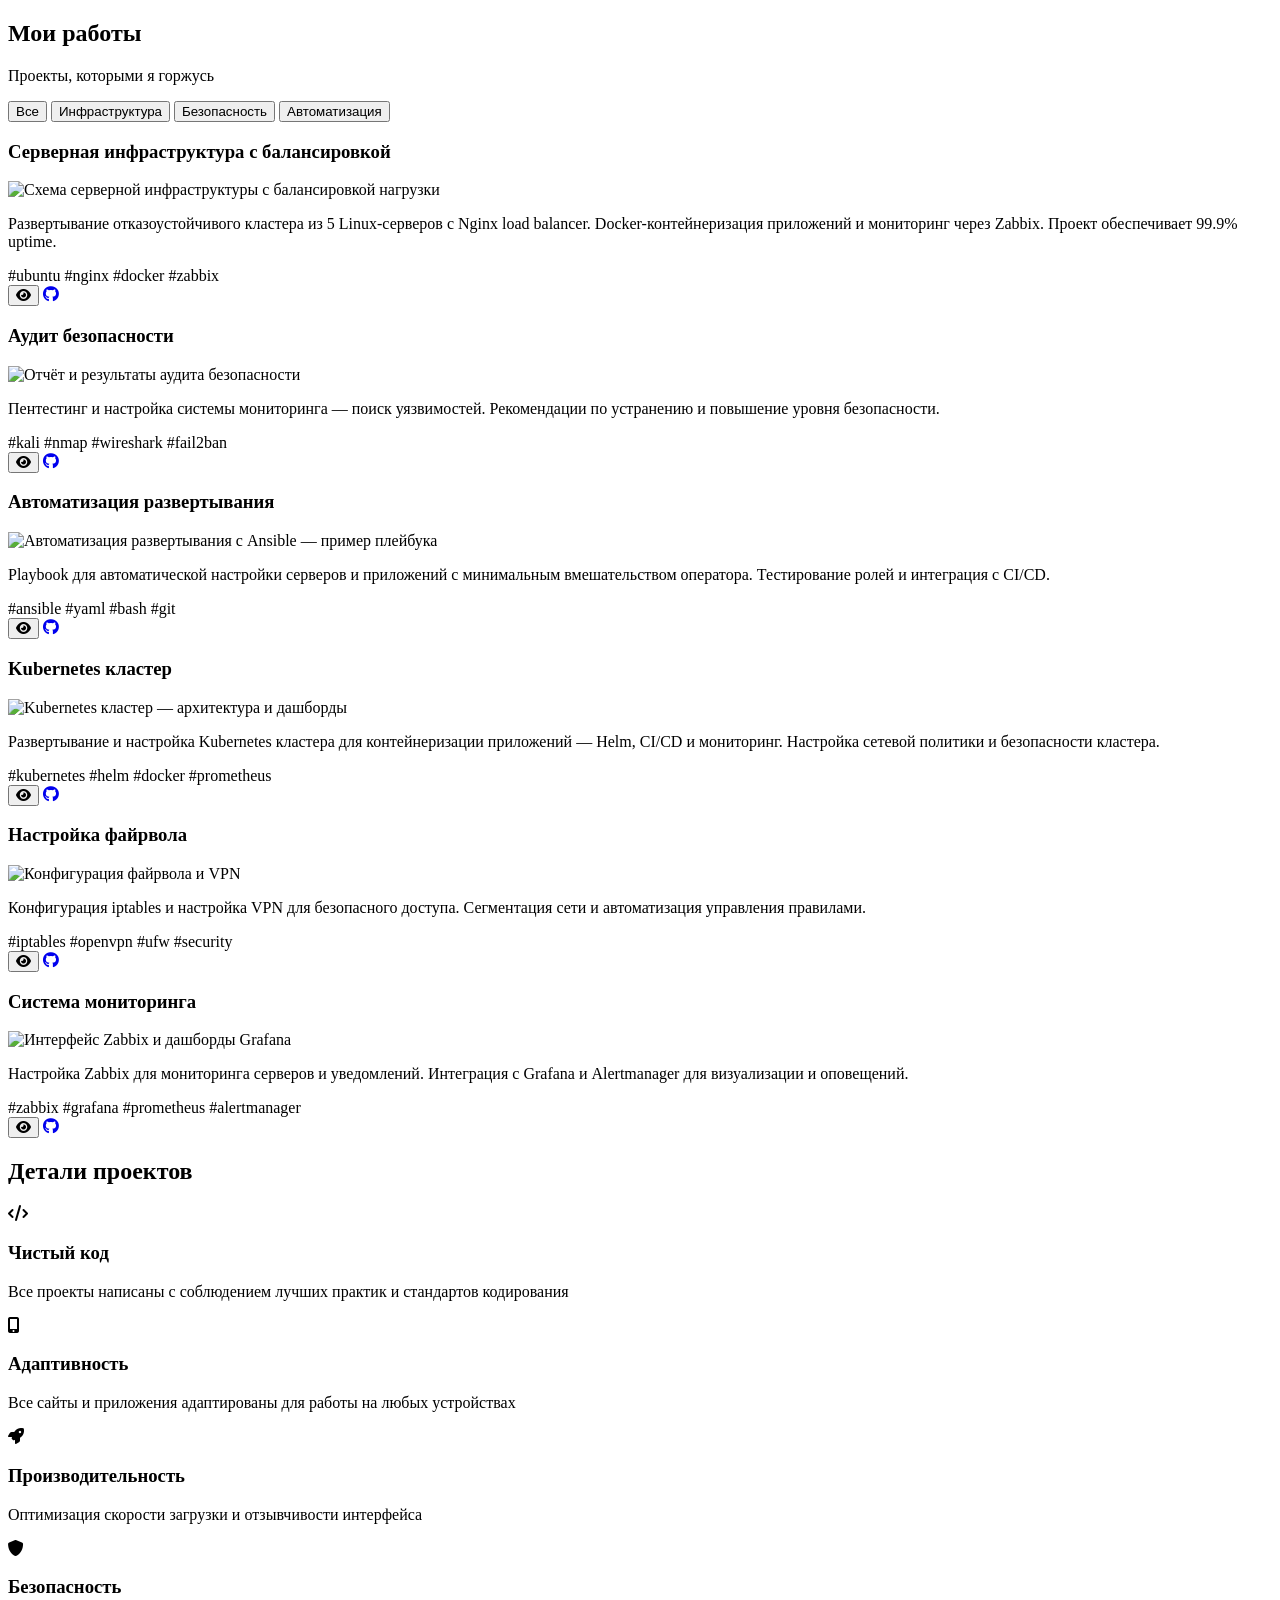
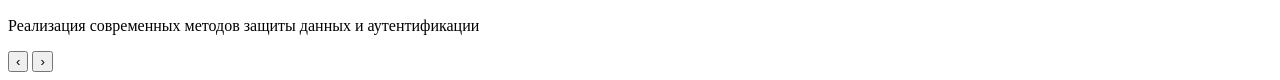
==== portfolio.html @ 70a46c44 "Add urls to projects on portfolio page" ====
<!doctype html>
<html lang="ru">
<head>
  <meta charset="utf-8" />
  <meta name="viewport" content="width=device-width,initial-scale=1" />
  <meta name="description" content="Портфолио: проекты по инфраструктуре, безопасности и автоматизации — примеры работ, детали и ссылки на репозитории." />
  <title>Портфолио — Мои работы</title>

  <!-- Performance: preconnect for Google Fonts -->
  <link rel="preconnect" href="https://fonts.gstatic.com" crossorigin>
  <link href="https://fonts.googleapis.com/css2?family=Inter:wght@300;400;500;600;700&display=swap" rel="stylesheet">

  <!-- Иконки -->
  <link rel="stylesheet" href="https://cdnjs.cloudflare.com/ajax/libs/font-awesome/6.0.0/css/all.min.css">

  <!-- Стили (оставлены внешними файлами) -->
  <link rel="stylesheet" href="css/base.css">
  <link rel="stylesheet" href="css/portfolio.css">
  <link rel="stylesheet" href="css/animations.css">
  <link rel="stylesheet" href="css/header.css">
  <link rel="stylesheet" href="css/footer.css">
</head>
<body>
  <a class="skip-link" href="#main-content" style="position:absolute;left:-999px;top:auto;overflow:hidden;">Перейти к содержимому</a>

  <!-- Header (подключается через js/header.js) -->
  <div id="header" aria-hidden="false"></div>

  <main id="main-content" tabindex="-1">
    <!-- Заголовок страницы -->
    <section class="page-header" aria-labelledby="page-title">
      <div class="container">
        <h1 id="page-title" class="page-title">Мои работы</h1>
        <p class="page-subtitle">Проекты, которыми я горжусь</p>
      </div>
    </section>

    <!-- Фильтры -->
    <section class="portfolio-filters" aria-label="Фильтры портфолио">
      <div class="container">
        <div class="filter-buttons" role="tablist" aria-label="Фильтры проектов">
          <button class="filter-btn active" data-filter="all" role="tab" aria-selected="true" tabindex="0">Все</button>
          <button class="filter-btn" data-filter="infrastructure" role="tab" aria-selected="false" tabindex="-1">Инфраструктура</button>
          <button class="filter-btn" data-filter="security" role="tab" aria-selected="false" tabindex="-1">Безопасность</button>
          <button class="filter-btn" data-filter="automation" role="tab" aria-selected="false" tabindex="-1">Автоматизация</button>
        </div>
      </div>
    </section>

    <!-- Портфолио -->
    <section class="portfolio" aria-label="Портфолио">
      <div class="container">
        <div class="portfolio-grid" aria-live="polite">

          <!-- Проект 1 -->
          <article class="portfolio-item" data-category="infrastructure" aria-labelledby="p1-title">
            <div class="portfolio-title-block">
              <h3 id="p1-title">Серверная инфраструктура с балансировкой</h3>
            </div>

            <div class="portfolio-image" aria-label="Схема серверной инфраструктуры">
              <img src="images/portfolio/Cluster-docker-nginx.jpg"
                   alt="Схема серверной инфраструктуры с балансировкой нагрузки"
                   loading="lazy" decoding="async">
            </div>

            <div class="portfolio-desc-block">
              <p>Развертывание отказоустойчивого кластера из 5 Linux-серверов с Nginx load balancer. Docker-контейнеризация приложений и мониторинг через Zabbix. Проект обеспечивает 99.9% uptime.</p>
            </div>

            <div class="portfolio-bottom-row">
              <div class="portfolio-tech" aria-hidden="false">
                <span class="tech-tag">#ubuntu</span>
                <span class="tech-tag">#nginx</span>
                <span class="tech-tag">#docker</span>
                <span class="tech-tag">#zabbix</span>
              </div>

              <div class="portfolio-links" aria-hidden="false">
                <button class="portfolio-link" title="Посмотреть" aria-label="Посмотреть проект" type="button">
                  <i class="fas fa-eye" aria-hidden="true"></i>
                </button>
                <a href="https://github.com/username/project1" class="portfolio-link github" title="Код на GitHub" aria-label="Код проекта на GitHub" target="_blank" rel="noopener noreferrer">
                  <i class="fab fa-github" aria-hidden="true"></i>
                </a>
              </div>
            </div>
          </article>

          <!-- Проект 2 -->
          <article class="portfolio-item" data-category="security" aria-labelledby="p2-title">
            <div class="portfolio-title-block">
              <h3 id="p2-title">Аудит безопасности</h3>
            </div>

            <div class="portfolio-image" aria-label="Аудит безопасности">
              <img src="images/portfolio/pentest.jpg"
                   alt="Отчёт и результаты аудита безопасности"
                   loading="lazy" decoding="async">
            </div>

            <div class="portfolio-desc-block">
              <p>Пентестинг и настройка системы мониторинга — поиск уязвимостей. Рекомендации по устранению и повышение уровня безопасности.</p>
            </div>

            <div class="portfolio-bottom-row">
              <div class="portfolio-tech">
                <span class="tech-tag">#kali</span>
                <span class="tech-tag">#nmap</span>
                <span class="tech-tag">#wireshark</span>
                <span class="tech-tag">#fail2ban</span>
              </div>

              <div class="portfolio-links">
                <button class="portfolio-link" title="Посмотреть" aria-label="Посмотреть проект" type="button">
                  <i class="fas fa-eye" aria-hidden="true"></i>
                </button>
                <a href="https://github.com/username/project2" class="portfolio-link github" title="Код на GitHub" aria-label="Код проекта на GitHub" target="_blank" rel="noopener noreferrer">
                  <i class="fab fa-github" aria-hidden="true"></i>
                </a>
              </div>
            </div>
          </article>

          <!-- Проект 3 -->
          <article class="portfolio-item" data-category="automation" aria-labelledby="p3-title">
            <div class="portfolio-title-block">
              <h3 id="p3-title">Автоматизация развертывания</h3>
            </div>

            <div class="portfolio-image" aria-label="Автоматизация с Ansible">
              <img src="images/portfolio/ansible.jpg"
                   alt="Автоматизация развертывания с Ansible — пример плейбука"
                   loading="lazy" decoding="async">
            </div>

            <div class="portfolio-desc-block">
              <p>Playbook для автоматической настройки серверов и приложений с минимальным вмешательством оператора. Тестирование ролей и интеграция с CI/CD.</p>
            </div>

            <div class="portfolio-bottom-row">
              <div class="portfolio-tech">
                <span class="tech-tag">#ansible</span>
                <span class="tech-tag">#yaml</span>
                <span class="tech-tag">#bash</span>
                <span class="tech-tag">#git</span>
              </div>

              <div class="portfolio-links">
                <button class="portfolio-link" title="Посмотреть" aria-label="Посмотреть проект" type="button">
                  <i class="fas fa-eye" aria-hidden="true"></i>
                </button>
                <a href="https://github.com/username/project3" class="portfolio-link github" title="Код на GitHub" aria-label="Код проекта на GitHub" target="_blank" rel="noopener noreferrer">
                  <i class="fab fa-github" aria-hidden="true"></i>
                </a>
              </div>
            </div>
          </article>

          <!-- Проект 4 -->
          <article class="portfolio-item" data-category="infrastructure" aria-labelledby="p4-title">
            <div class="portfolio-title-block">
              <h3 id="p4-title">Kubernetes кластер</h3>
            </div>

            <div class="portfolio-image" aria-label="Kubernetes кластер">
              <img src="images/portfolio/Kubernets.jpg"
                   alt="Kubernetes кластер — архитектура и дашборды"
                   loading="lazy" decoding="async">
            </div>

            <div class="portfolio-desc-block">
              <p>Развертывание и настройка Kubernetes кластера для контейнеризации приложений — Helm, CI/CD и мониторинг. Настройка сетевой политики и безопасности кластера.</p>
            </div>

            <div class="portfolio-bottom-row">
              <div class="portfolio-tech">
                <span class="tech-tag">#kubernetes</span>
                <span class="tech-tag">#helm</span>
                <span class="tech-tag">#docker</span>
                <span class="tech-tag">#prometheus</span>
              </div>

              <div class="portfolio-links">
                <button class="portfolio-link" title="Посмотреть" aria-label="Посмотреть проект" type="button">
                  <i class="fas fa-eye" aria-hidden="true"></i>
                </button>
                <a href="https://github.com/username/project4" class="portfolio-link github" title="Код на GitHub" aria-label="Код проекта на GitHub" target="_blank" rel="noopener noreferrer">
                  <i class="fab fa-github" aria-hidden="true"></i>
                </a>
              </div>
            </div>
          </article>

          <!-- Проект 5 -->
          <article class="portfolio-item" data-category="security" aria-labelledby="p5-title">
            <div class="portfolio-title-block">
              <h3 id="p5-title">Настройка файрвола</h3>
            </div>

            <div class="portfolio-image" aria-label="Настройка файрвола">
              <img src="images/portfolio/openvpn.jpg"
                   alt="Конфигурация файрвола и VPN"
                   loading="lazy" decoding="async">
            </div>

            <div class="portfolio-desc-block">
              <p>Конфигурация iptables и настройка VPN для безопасного доступа. Сегментация сети и автоматизация управления правилами.</p>
            </div>

            <div class="portfolio-bottom-row">
              <div class="portfolio-tech">
                <span class="tech-tag">#iptables</span>
                <span class="tech-tag">#openvpn</span>
                <span class="tech-tag">#ufw</span>
                <span class="tech-tag">#security</span>
              </div>

              <div class="portfolio-links">
                <button class="portfolio-link" title="Посмотреть" aria-label="Посмотреть проект" type="button">
                  <i class="fas fa-eye" aria-hidden="true"></i>
                </button>
                <a href="https://github.com/username/project5" class="portfolio-link github" title="Код на GitHub" aria-label="Код проекта на GitHub" target="_blank" rel="noopener noreferrer">
                  <i class="fab fa-github" aria-hidden="true"></i>
                </a>
              </div>
            </div>
          </article>

          <!-- Проект 6 -->
          <article class="portfolio-item" data-category="automation" aria-labelledby="p6-title">
            <div class="portfolio-title-block">
              <h3 id="p6-title">Система мониторинга</h3>
            </div>

            <div class="portfolio-image" aria-label="Система мониторинга">
              <img src="images/portfolio/zabbix.jpg"
                   alt="Интерфейс Zabbix и дашборды Grafana"
                   loading="lazy" decoding="async">
            </div>

            <div class="portfolio-desc-block">
              <p>Настройка Zabbix для мониторинга серверов и уведомлений. Интеграция с Grafana и Alertmanager для визуализации и оповещений.</p>
            </div>

            <div class="portfolio-bottom-row">
              <div class="portfolio-tech">
                <span class="tech-tag">#zabbix</span>
                <span class="tech-tag">#grafana</span>
                <span class="tech-tag">#prometheus</span>
                <span class="tech-tag">#alertmanager</span>
              </div>

              <div class="portfolio-links">
                <button class="portfolio-link" title="Посмотреть" aria-label="Посмотреть проект" type="button">
                  <i class="fas fa-eye" aria-hidden="true"></i>
                </button>
                <a href="https://github.com/echo-oops/Scripts-zabbix" class="portfolio-link github" title="Код на GitHub" aria-label="Код проекта на GitHub" target="_blank" rel="noopener noreferrer">
                  <i class="fab fa-github" aria-hidden="true"></i>
                </a>
              </div>
            </div>
          </article>

        </div> <!-- .portfolio-grid -->
      </div> <!-- .container -->
    </section>

    <!-- Детали проектов — слайдер -->
    <section class="project-details" aria-label="Детали проектов">
      <div class="container">
        <h2 class="section-title">Детали проектов</h2>

        <div class="details-slider" id="detailsSlider" aria-roledescription="carousel" aria-label="Детали проектов">
          <div class="slider-viewport" role="region" aria-label="Детали проектов — слайдер">
            <div class="slider-track" id="detailsTrack">
              <div class="slide">
                <div class="detail-card" role="group" aria-roledescription="slide" aria-label="Чистый код">
                  <div class="detail-icon"><i class="fas fa-code" aria-hidden="true"></i></div>
                  <h3>Чистый код</h3>
                  <p>Все проекты написаны с соблюдением лучших практик и стандартов кодирования</p>
                </div>
              </div>

              <div class="slide">
                <div class="detail-card" role="group" aria-roledescription="slide" aria-label="Адаптивность">
                  <div class="detail-icon"><i class="fas fa-mobile-alt" aria-hidden="true"></i></div>
                  <h3>Адаптивность</h3>
                  <p>Все сайты и приложения адаптированы для работы на любых устройствах</p>
                </div>
              </div>

              <div class="slide">
                <div class="detail-card" role="group" aria-roledescription="slide" aria-label="Производительность">
                  <div class="detail-icon"><i class="fas fa-rocket" aria-hidden="true"></i></div>
                  <h3>Производительность</h3>
                  <p>Оптимизация скорости загрузки и отзывчивости интерфейса</p>
                </div>
              </div>

              <div class="slide">
                <div class="detail-card" role="group" aria-roledescription="slide" aria-label="Безопасность">
                  <div class="detail-icon"><i class="fas fa-shield-alt" aria-hidden="true"></i></div>
                  <h3>Безопасность</h3>
                  <p>Реализация современных методов защиты данных и аутентификации</p>
                </div>
              </div>
            </div> <!-- .slider-track -->
          </div> <!-- .slider-viewport -->

          <!-- controls -->
          <button class="slider-btn prev" type="button" aria-label="Предыдущий слайд" aria-controls="detailsTrack">&lsaquo;</button>
          <button class="slider-btn next" type="button" aria-label="Следующий слайд" aria-controls="detailsTrack">&rsaquo;</button>

          <!-- dots -->
          <div class="slider-dots" role="tablist" aria-label="Навигация по слайдеру"></div>
        </div> <!-- .details-slider -->
      </div>
    </section>

   
  <!-- Footer (подключается через js/footer.js) -->
  <div id="footer" aria-hidden="false"></div>

  <!-- Скрипты: header/footer, логика портфолио и слайдер -->
  <script src="js/header.js" defer></script>
  <script src="js/footer.js" defer></script>
  <script src="js/portfolio.js" defer></script>
  <script src="js/details-slider.js" defer></script>
</body>
</html>
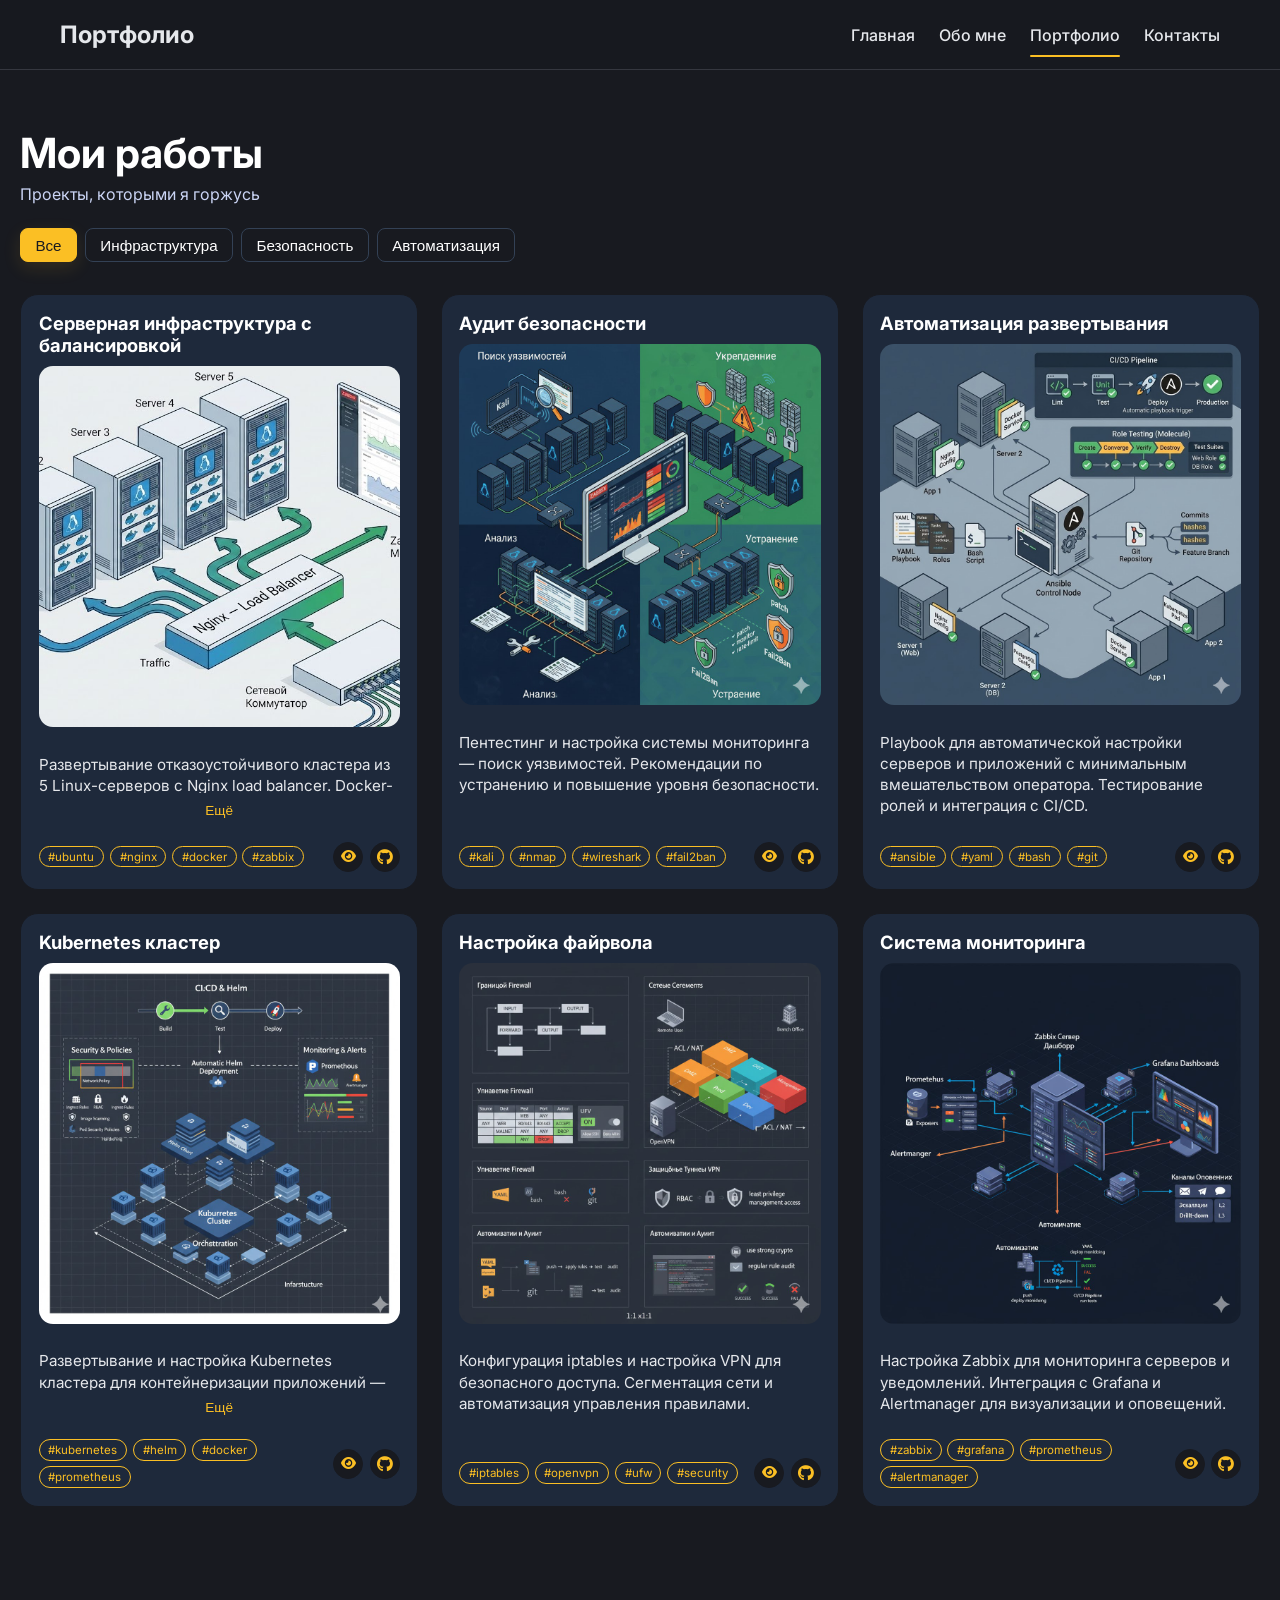
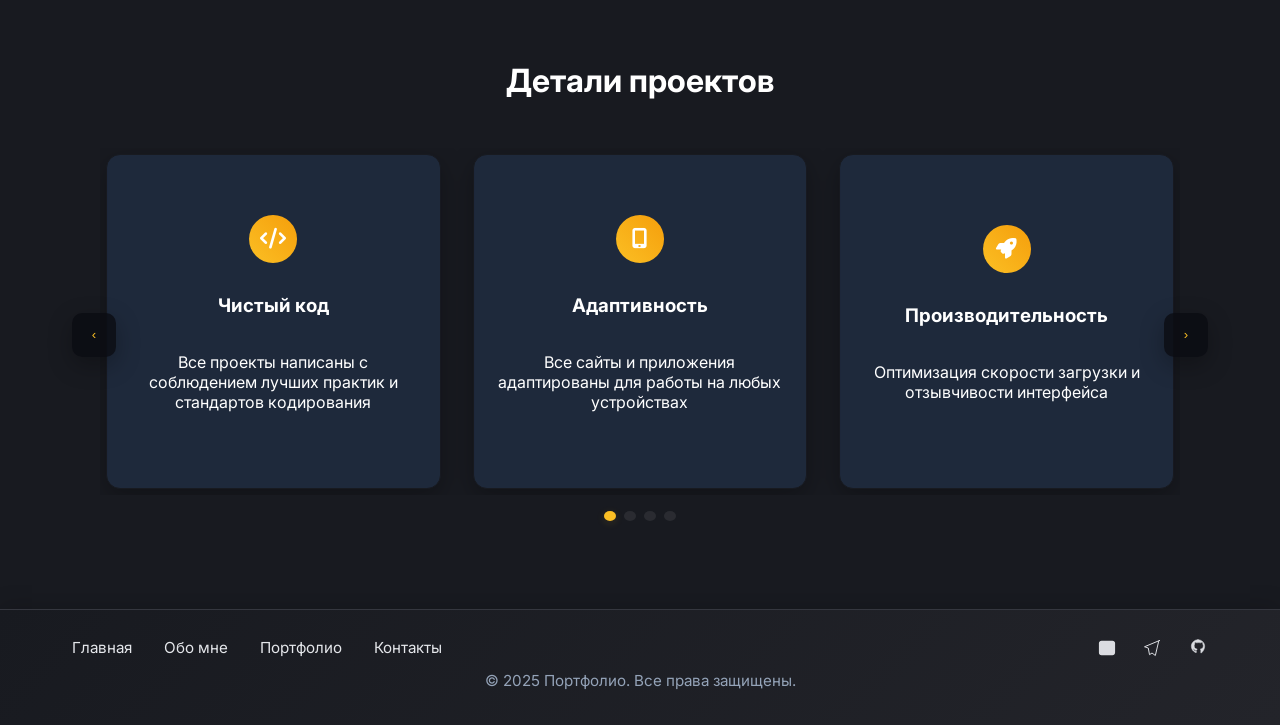
==== commit 6a359770: "add project kluster" ====
--- a/portfolio.html
+++ b/portfolio.html
@@ -185,7 +185,7 @@
                 <button class="portfolio-link" title="Посмотреть" aria-label="Посмотреть проект" type="button">
                   <i class="fas fa-eye" aria-hidden="true"></i>
                 </button>
-                <a href="https://github.com/username/project4" class="portfolio-link github" title="Код на GitHub" aria-label="Код проекта на GitHub" target="_blank" rel="noopener noreferrer">
+                <a href="https://github.com/echo-oops/k8s-cluster" class="portfolio-link github" title="Код на GitHub" aria-label="Код проекта на GitHub" target="_blank" rel="noopener noreferrer">
                   <i class="fab fa-github" aria-hidden="true"></i>
                 </a>
               </div>
@@ -220,7 +220,7 @@
                 <button class="portfolio-link" title="Посмотреть" aria-label="Посмотреть проект" type="button">
                   <i class="fas fa-eye" aria-hidden="true"></i>
                 </button>
-                <a href="https://github.com/username/project5" class="portfolio-link github" title="Код на GitHub" aria-label="Код проекта на GitHub" target="_blank" rel="noopener noreferrer">
+                <a href="https://github.com/echo-oops/Base-settings-on-firewall" class="portfolio-link github" title="Код на GitHub" aria-label="Код проекта на GitHub" target="_blank" rel="noopener noreferrer">
                   <i class="fab fa-github" aria-hidden="true"></i>
                 </a>
               </div>
--- a/css/base.css
+++ b/css/base.css
@@ -0,0 +1,31 @@
+:root{
+  --bg-dark: #181a20;
+  --accent: #fbbf24;
+  --muted: #94a3b8;
+  --text: #e5e7eb;
+  --border: #35373f;
+  --nav-height: 70px;
+  --max-width: 1200px;
+  --container-padding: 20px;
+  --radius: 12px;
+}
+
+/* Reset / base */
+* { box-sizing: border-box; }
+html,body { margin: 0; padding: 0; height: 100%; font-family: "Inter", system-ui, -apple-system, "Segoe UI", Roboto, "Helvetica Neue", Arial; color: var(--text); background: #0f1720; -webkit-font-smoothing: antialiased; -moz-osx-font-smoothing: grayscale; }
+img { max-width: 100%; height: auto; display: block; }
+a { color: inherit; text-decoration: none; }
+ul { margin: 0; padding: 0; list-style: none; }
+
+/* контейнер */
+.container { max-width: var(--max-width); margin: 0 auto; padding: 0 var(--container-padding); }
+
+/* плейсхолдеры для инъекции header/footer */
+#header, #footer { width: 100%; display: block; }
+
+/* компенсируем фиксированный navbar: главное правило */
+main { padding-top: calc(var(--nav-height) + 10px); }
+
+/* вспомогательные классы */
+.hidden { display: none !important; }
+.sr-only { position: absolute; width: 1px; height: 1px; padding: 0; margin: -1px; overflow: hidden; clip: rect(0,0,0,0); border: 0; }
--- a/css/portfolio.css
+++ b/css/portfolio.css
@@ -0,0 +1,411 @@
+:root {
+  --bg-1:#181a20
+  --accent: #fbbf24;
+  --accent-dark: #f59e0b;
+  --card-bg: #1e293b;
+  --card-border: #181a20;
+  --card-shadow: 0 8px 24px rgba(0,0,0,0.28);
+}
+
+/* ===============================
+   ОСНОВА СТРАНИЦЫ
+================================ */
+body {
+  color: #ffffff;
+  background-color: #181a20;
+  font-family: 'Inter', Arial, sans-serif;
+  -webkit-font-smoothing: antialiased;
+  -moz-osx-font-smoothing: grayscale;
+}
+
+.container {
+  max-width: 1280px;
+  margin: 0 auto;
+  padding: 0 20px;
+  box-sizing: border-box;
+}
+
+/* ===============================
+   ЗАГОЛОВОК
+================================ */
+.page-header {
+  padding: 3rem 0 1.5rem;
+}
+
+.page-title {
+  font-size: 2.6rem;
+  font-weight: 700;
+  margin: 0;
+}
+
+.page-subtitle {
+  color: #cbd5f5;
+  margin-top: .4rem;
+  margin-bottom: 0;
+}
+
+/* ===============================
+   ФИЛЬТРЫ
+================================ */
+.filter-buttons {
+  display: flex;
+  gap: .5rem;
+  flex-wrap: wrap;
+  align-items: center;
+}
+
+.filter-btn {
+  background: #181a20;
+  color: #fff;
+  border: 1px solid #334155;
+  padding: .45rem .9rem;
+  border-radius: 8px;
+  cursor: pointer;
+  font-size: .95rem;
+  transition: background .18s ease, color .12s ease, box-shadow .12s ease;
+}
+
+.filter-btn:hover {
+  background: color-mix(in srgb, var(--accent) 90%, #1e293b);
+}
+
+.filter-btn.active,
+.filter-btn:focus {
+  background: var(--accent);
+  color: #181a20 ;
+  border-color: var(--accent);
+  outline: none;
+  box-shadow: 0 6px 18px rgba(251,191,36,0.12);
+}
+
+/* ===============================
+   ПОРТФОЛИО СЕТКА
+================================ */
+.portfolio {
+  padding: 2rem 0 4rem;
+  background: #181a20;
+}
+
+.portfolio-grid {
+  display: grid;
+  grid-template-columns: repeat(auto-fill, minmax(340px, 1fr));
+  gap: 1.4rem;
+}
+
+/* ===============================
+   КАРТОЧКА ПРОЕКТА
+================================ */
+.portfolio-item {
+  background: var(--card-bg);
+  border-radius: 18px;
+  padding: 1.1rem;
+  display: flex;
+  flex-direction: column;
+  border: 1px solid var(--card-border);
+  transition: transform .2s ease, box-shadow .2s ease;
+  min-height: 220px;
+}
+
+.portfolio-item:hover,
+.portfolio-item:focus-within {
+  transform: translateY(-6px);
+  box-shadow: 0 10px 40px rgba(0,0,0,.35);
+}
+
+/* Заголовок */
+.portfolio-title-block h3 {
+  font-size: 1.15rem;
+  margin: 0 0 .6rem 0;
+  line-height: 1.2;
+}
+
+/* ===============================
+   ИЗОБРАЖЕНИЕ
+================================ */
+.portfolio-image {
+  width: 100%;
+  aspect-ratio: 1 / 1;
+  border-radius: 14px;
+  overflow: hidden;
+  margin-bottom: .7rem;
+  background: #020617 ;
+}
+
+.portfolio-image img {
+  width: 100%;
+  height: 100%;
+  object-fit: cover;
+  display: block;
+}
+
+/* ===============================
+   ОПИСАНИЕ
+================================ */
+.portfolio-desc-block {
+  font-size: .95rem;
+  color: #e5e7eb;
+  line-height: 1.4;
+  margin-bottom: .6rem;
+}
+
+.portfolio-desc-block.collapsed {
+  overflow: hidden;
+  max-height: 3.6em;
+}
+
+.read-more-btn {
+  background: none;
+  border: none;
+  color: var(--accent);
+  font-size: .85rem;
+  cursor: pointer;
+  padding: 0;
+  margin-bottom: .4rem;
+}
+
+/* ===============================
+   НИЖНЯЯ СТРОКА
+================================ */
+.portfolio-bottom-row {
+  display: flex;
+  align-items: center;
+  gap: .6rem;
+  margin-top: auto;
+}
+
+/* ===============================
+   ХЭШТЕГИ
+================================ */
+.portfolio-tech {
+  display: flex;
+  gap: .35rem;
+  flex-wrap: wrap;
+  align-items: center;
+}
+
+.tech-tag {
+  font-size: .72rem;
+  padding: .18rem .55rem;
+  border-radius: 999px;
+  background: transparent;
+  border: 1px solid var(--accent);
+  color: var(--accent);
+  white-space: nowrap;
+}
+
+/* ===============================
+   ССЫЛКИ
+================================ */
+.portfolio-links {
+  margin-left: auto;
+  display: flex;
+  gap: .4rem;
+  align-items: center;
+}
+
+.portfolio-link {
+  width: 30px;
+  height: 30px;
+  border-radius: 50%;
+  background: #181a20;
+  border: 1px solid var(--card-border);
+  color: var(--accent);
+  display: inline-flex;
+  align-items: center;
+  justify-content: center;
+  transition: background .18s ease, color .18s ease, transform .12s ease;
+  text-decoration: none;
+  cursor: pointer;
+}
+
+.portfolio-link:hover,
+.portfolio-link:focus {
+  background: var(--accent);
+  color: #020617;
+  transform: translateY(-2px);
+  outline: none;
+}
+
+/* ===============================
+   ДЕТАЛИ ПРОЕКТОВ (СЛАЙДЕР)
+================================ */
+.project-details {
+  padding: 4rem 0;
+  background: #181a20;
+}
+
+.section-title {
+  font-size: 2rem;
+  text-align: center;
+  margin-bottom: 1.5rem;
+}
+
+/* Обёртка */
+.details-slider {
+  position: relative;
+  padding: 24px 0;
+  --slide-gap: 20px;
+  --slide-visible: 3;
+}
+
+.details-slider .slider-viewport {
+  width: min(1080px, 96%);
+  margin: 0 auto;
+  overflow: hidden;
+  position: relative;
+}
+
+/* Лента */
+.details-slider .slider-track {
+  display: flex;
+  gap: var(--slide-gap);
+  transition: transform .45s cubic-bezier(.22,.9,.3,1);
+  will-change: transform;
+  align-items: stretch;
+}
+
+/* Слайд */
+.details-slider .slide {
+  flex: 0 0 calc((100% - (var(--slide-gap) * (var(--slide-visible) - 1))) / var(--slide-visible));
+  max-width: calc((100% - (var(--slide-gap) * (var(--slide-visible) - 1))) / var(--slide-visible));
+  box-sizing: border-box;
+  display: flex;
+  align-items: stretch;
+  justify-content: center;
+  padding: 6px;
+}
+
+/* Карточка детали */
+.details-slider .detail-card {
+  width: 100%;
+  aspect-ratio: 1 / 1;
+  background: var(--card-bg);
+  border-radius: 14px;
+  border: 1px solid var(--card-border);
+  box-shadow: var(--card-shadow);
+  padding: 18px;
+  display: flex;
+  flex-direction: column;
+  align-items: center;
+  justify-content: center;
+  text-align: center;
+}
+
+/* Иконка */
+.details-slider .detail-icon,
+.detail-icon {
+  width: 48px;
+  height: 48px;
+  border-radius: 50%;
+  background: linear-gradient(45deg, var(--accent), var(--accent-dark));
+  display: flex;
+  align-items: center;
+  justify-content: center;
+  margin-bottom: 12px;
+  color: #fff;
+  font-size: 1.3rem;
+}
+
+/* ===============================
+   КНОПКИ СЛАЙДЕРА
+================================ */
+.details-slider .slider-btn {
+  position: absolute;
+  top: 50%;
+  transform: translateY(-50%);
+  width: 44px;
+  height: 44px;
+  border-radius: 10px;
+  border: 0;
+  background: rgba(10,12,18,0.8);
+  color: var(--accent);
+  display: inline-flex;
+  align-items: center;
+  justify-content: center;
+  z-index: 40;
+  cursor: pointer;
+  box-shadow: 0 8px 24px rgba(0,0,0,0.28);
+}
+
+/* Выравнивание кнопок относительно max-width 1080 */
+.details-slider .slider-btn.prev { left: calc(50% - 540px - 28px); }
+.details-slider .slider-btn.next { right: calc(50% - 540px - 28px); }
+
+/* если контейнер уже меньше — поправим позиционирование кнопок */
+@media (max-width: 1100px) {
+  .details-slider .slider-btn.prev { left: 8px; }
+  .details-slider .slider-btn.next { right: 8px; }
+  .details-slider .slider-viewport { width: min(860px, 96%); }
+}
+
+/* Точки пагинации */
+.details-slider .slider-dots {
+  display: flex;
+  gap: 8px;
+  justify-content: center;
+  margin-top: 16px;
+}
+
+.details-slider .slider-dots button {
+  width: 10px;
+  height: 10px;
+  border-radius: 50%;
+  border: 0;
+  background: rgba(255,255,255,0.08);
+  cursor: pointer;
+}
+
+.details-slider .slider-dots button[aria-selected="true"],
+.details-slider .slider-dots button.active {
+  background: var(--accent);
+  box-shadow: 0 2px 8px rgba(251,191,36,0.14);
+}
+
+/* Адаптив: на tablet показываем 2, на мобильном 1 */
+@media (max-width: 900px) {
+  .details-slider { --slide-visible: 2; }
+  .details-slider .slider-viewport { width: min(720px, 96%); }
+}
+
+@media (max-width: 640px) {
+  .details-slider { --slide-visible: 1; }
+  .details-slider .slider-viewport { width: 96%; }
+  .details-slider .slider-btn { display: none; }
+}
+
+/* ===============================
+   АДАПТИВНОСТЬ
+================================ */
+@media (max-width: 768px) {
+  .portfolio-grid {
+    grid-template-columns: 1fr;
+  }
+
+  .details-slider .detail-card {
+    width: 260px;
+  }
+}
+
+/* ===============================
+   Утилиты
+================================ */
+.skip-link {
+  position: absolute;
+  left: -999px;
+  top: auto;
+  width: 1px;
+  height: 1px;
+  overflow: hidden;
+}
+
+.skip-link:focus {
+  left: 12px;
+  top: 12px;
+  width: auto;
+  height: auto;
+  background: #fff;
+  color: #020617;
+  padding: 8px 12px;
+  border-radius: 6px;
+  z-index: 1000;
+}
--- a/css/animations.css
+++ b/css/animations.css
@@ -0,0 +1,435 @@
+
+/* Анимации для карточек */
+@keyframes cardSlideIn {
+    0% {
+        opacity: 0;
+        transform: translateY(30px);
+    }
+    100% {
+        opacity: 1;
+        transform: translateY(0);
+    }
+}
+
+@keyframes cardHover {
+    0% {
+        transform: translateY(0) scale(1);
+    }
+    100% {
+        transform: translateY(-5px) scale(1.02);
+    }
+}
+
+.card-slide-in {
+    animation: cardSlideIn 0.6s ease-out forwards;
+}
+
+.card-hover {
+    animation: cardHover 0.3s ease-out forwards;
+}
+
+/* Анимации для кнопок */
+@keyframes buttonPulse {
+    0% {
+        transform: scale(1);
+    }
+    50% {
+        transform: scale(1.05);
+    }
+    100% {
+        transform: scale(1);
+    }
+}
+
+@keyframes buttonShake {
+    0%, 100% {
+        transform: translateX(0);
+    }
+    25% {
+        transform: translateX(-5px);
+    }
+    75% {
+        transform: translateX(5px);
+    }
+}
+
+.button-pulse {
+    animation: buttonPulse 0.3s ease-in-out;
+}
+
+.button-shake {
+    animation: buttonShake 0.5s ease-in-out;
+}
+
+/* Анимации для прогресс-баров */
+@keyframes progressFill {
+    0% {
+        width: 0%;
+    }
+    100% {
+        width: var(--target-width);
+    }
+}
+
+.progress-fill {
+    animation: progressFill 2s ease-out forwards;
+}
+
+/* Анимации для модальных окон */
+@keyframes modalFadeIn {
+    0% {
+        opacity: 0;
+        transform: scale(0.8);
+    }
+    100% {
+        opacity: 1;
+        transform: scale(1);
+    }
+}
+
+@keyframes modalFadeOut {
+    0% {
+        opacity: 1;
+        transform: scale(1);
+    }
+    100% {
+        opacity: 0;
+        transform: scale(0.8);
+    }
+}
+
+.modal-fade-in {
+    animation: modalFadeIn 0.3s ease-out forwards;
+}
+
+.modal-fade-out {
+    animation: modalFadeOut 0.3s ease-out forwards;
+}
+
+/* Анимации для уведомлений */
+@keyframes notificationSlideIn {
+    0% {
+        transform: translateX(100%);
+        opacity: 0;
+    }
+    100% {
+        transform: translateX(0);
+        opacity: 1;
+    }
+}
+
+@keyframes notificationSlideOut {
+    0% {
+        transform: translateX(0);
+        opacity: 1;
+    }
+    100% {
+        transform: translateX(100%);
+        opacity: 0;
+    }
+}
+
+.notification-slide-in {
+    animation: notificationSlideIn 0.3s ease-out forwards;
+}
+
+.notification-slide-out {
+    animation: notificationSlideOut 0.3s ease-out forwards;
+}
+
+/* Анимации для загрузки */
+@keyframes spin {
+    0% {
+        transform: rotate(0deg);
+    }
+    100% {
+        transform: rotate(360deg);
+    }
+}
+
+@keyframes pulse {
+    0%, 100% {
+        opacity: 1;
+    }
+    50% {
+        opacity: 0.5;
+    }
+}
+
+.spin {
+    animation: spin 1s linear infinite;
+}
+
+.pulse {
+    animation: pulse 2s ease-in-out infinite;
+}
+
+/* Анимации для текста */
+@keyframes textFadeIn {
+    0% {
+        opacity: 0;
+        transform: translateY(20px);
+    }
+    100% {
+        opacity: 1;
+        transform: translateY(0);
+    }
+}
+
+@keyframes textTypewriter {
+    0% {
+        width: 0;
+    }
+    100% {
+        width: 100%;
+    }
+}
+
+.text-fade-in {
+    animation: textFadeIn 0.8s ease-out forwards;
+}
+
+.text-typewriter {
+    animation: textTypewriter 3s steps(40) forwards;
+    overflow: hidden;
+    white-space: nowrap;
+    border-right: 2px solid;
+}
+
+/* Анимации для иконок */
+@keyframes iconBounce {
+    0%, 20%, 50%, 80%, 100% {
+        transform: translateY(0);
+    }
+    40% {
+        transform: translateY(-10px);
+    }
+    60% {
+        transform: translateY(-5px);
+    }
+}
+
+@keyframes iconRotate {
+    0% {
+        transform: rotate(0deg);
+    }
+    100% {
+        transform: rotate(360deg);
+    }
+}
+
+.icon-bounce {
+    animation: iconBounce 1s ease-in-out;
+}
+
+.icon-rotate {
+    animation: iconRotate 1s ease-in-out;
+}
+
+/* Анимации для фона */
+@keyframes backgroundShift {
+    0% {
+        background-position: 0% 50%;
+    }
+    50% {
+        background-position: 100% 50%;
+    }
+    100% {
+        background-position: 0% 50%;
+    }
+}
+
+.background-shift {
+    animation: backgroundShift 10s ease-in-out infinite;
+}
+
+/* Анимации для скролла */
+@keyframes scrollIndicator {
+    0% {
+        transform: translateY(0);
+        opacity: 1;
+    }
+    100% {
+        transform: translateY(20px);
+        opacity: 0;
+    }
+}
+
+.scroll-indicator {
+    animation: scrollIndicator 2s ease-in-out infinite;
+}
+
+/* Анимации для формы */
+@keyframes formShake {
+    0%, 100% {
+        transform: translateX(0);
+    }
+    10%, 30%, 50%, 70%, 90% {
+        transform: translateX(-5px);
+    }
+    20%, 40%, 60%, 80% {
+        transform: translateX(5px);
+    }
+}
+
+.form-shake {
+    animation: formShake 0.5s ease-in-out;
+}
+
+/* Анимации для навигации */
+@keyframes navSlideDown {
+    0% {
+        transform: translateY(-100%);
+    }
+    100% {
+        transform: translateY(0);
+    }
+}
+
+.nav-slide-down {
+    animation: navSlideDown 0.3s ease-out forwards;
+}
+
+/* Анимации для секций */
+@keyframes sectionFadeInUp {
+    0% {
+        opacity: 0;
+        transform: translateY(50px);
+    }
+    100% {
+        opacity: 1;
+        transform: translateY(0);
+    }
+}
+
+.section-fade-in-up {
+    animation: sectionFadeInUp 0.8s ease-out forwards;
+}
+
+/* Анимации для портфолио */
+@keyframes portfolioItemAppear {
+    0% {
+        opacity: 0;
+        transform: scale(0.8) rotateY(90deg);
+    }
+    100% {
+        opacity: 1;
+        transform: scale(1) rotateY(0deg);
+    }
+}
+
+.portfolio-item-appear {
+    animation: portfolioItemAppear 0.6s ease-out forwards;
+}
+
+/* Анимации для навыков */
+@keyframes skillBarFill {
+    0% {
+        width: 0%;
+    }
+    100% {
+        width: var(--skill-width);
+    }
+}
+
+.skill-bar-fill {
+    animation: skillBarFill 2s ease-out forwards;
+}
+
+/* Анимации для контактов */
+@keyframes contactCardFloat {
+    0%, 100% {
+        transform: translateY(0);
+    }
+    50% {
+        transform: translateY(-10px);
+    }
+}
+
+.contact-card-float {
+    animation: contactCardFloat 3s ease-in-out infinite;
+}
+
+/* Анимации для FAQ */
+@keyframes faqExpand {
+    0% {
+        max-height: 0;
+        opacity: 0;
+    }
+    100% {
+        max-height: 200px;
+        opacity: 1;
+    }
+}
+
+.faq-expand {
+    animation: faqExpand 0.3s ease-out forwards;
+}
+
+/* Анимации для футера */
+@keyframes footerSlideUp {
+    0% {
+        transform: translateY(100%);
+        opacity: 0;
+    }
+    100% {
+        transform: translateY(0);
+        opacity: 1;
+    }
+}
+
+.footer-slide-up {
+    animation: footerSlideUp 0.8s ease-out forwards;
+}
+
+/* Утилиты для анимаций */
+.animate-on-scroll {
+    opacity: 0;
+    transform: translateY(30px);
+    transition: all 0.6s ease-out;
+}
+
+.animate-on-scroll.animated {
+    opacity: 1;
+    transform: translateY(0);
+}
+
+.delay-100 {
+    animation-delay: 0.1s;
+}
+
+.delay-200 {
+    animation-delay: 0.2s;
+}
+
+.delay-300 {
+    animation-delay: 0.3s;
+}
+
+.delay-400 {
+    animation-delay: 0.4s;
+}
+
+.delay-500 {
+    animation-delay: 0.5s;
+}
+
+/* Анимации для мобильных устройств */
+@media (max-width: 768px) {
+    .minion-container {
+        display: none;
+    }
+    
+    .animate-on-scroll {
+        opacity: 1;
+        transform: translateY(0);
+    }
+}
+
+/* Анимации для печати */
+@media print {
+    * {
+        animation: none !important;
+        transition: none !important;
+    }
+}
--- a/css/header.css
+++ b/css/header.css
@@ -0,0 +1,110 @@
+/* header.css */
+:root { /* сбой не будет если подключен base.css, но дублирование безопасно */ --nav-height: 70px; }
+
+.navbar {
+  position: fixed;
+  top: 0;
+  left: 0;
+  width: 100%;
+  height: var(--nav-height);
+  background: rgba(24, 26, 32, 0.98);
+  backdrop-filter: blur(10px);
+  z-index: 1000;
+  transition: background 0.3s ease, box-shadow 0.3s ease;
+  border-bottom: 1px solid var(--border);
+  color: var(--text) !important;
+}
+
+.nav-container {
+  max-width: var(--max-width);
+  margin: 0 auto;
+  padding: 0 var(--container-padding);
+  display: flex;
+  justify-content: space-between;
+  align-items: center;
+  height: 100%;
+}
+
+.nav-logo h2 {
+  color: var(--text) !important;
+  font-weight: 700;
+  font-size: 1.25rem;
+  margin: 0;
+}
+
+/* меню */
+.nav-menu {
+  display: flex;
+  gap: 1.5rem;
+  align-items: center;
+  margin: 0;
+  padding: 0;
+}
+
+.nav-menu li { margin: 0; padding: 0; }
+
+.nav-link {
+  text-decoration: none;
+  color: var(--text) !important;
+  font-weight: 500;
+  transition: color 0.2s ease;
+  position: relative;
+  padding: 6px 0;
+  display: inline-block;
+}
+
+.nav-link:hover,
+.nav-link.active { color: var(--accent); }
+
+.nav-link.active::after {
+  content: '';
+  position: absolute;
+  bottom: -6px;
+  left: 0;
+  width: 100%;
+  height: 2px;
+  background: var(--accent);
+  border-radius: 2px;
+}
+
+/* hamburger */
+.hamburger {
+  display: none;
+  flex-direction: column;
+  gap: 4px;
+  background: none;
+  border: none;
+  cursor: pointer;
+  padding: 6px;
+}
+.bar {
+  width: 25px;
+  height: 3px;
+  background: var(--text);
+  border-radius: 2px;
+  transition: transform 0.3s ease, opacity 0.3s ease;
+}
+
+/* responsive */
+@media (max-width: 768px) {
+  .hamburger { display: flex; }
+
+  .nav-menu {
+    position: fixed;
+    left: -100%;
+    top: var(--nav-height);
+    flex-direction: column;
+    background-color: var(--bg-dark);
+    width: 100%;
+    text-align: center;
+    transition: left 0.28s ease;
+    padding: 1.5rem 0;
+    gap: 1rem;
+    box-shadow: 0 8px 30px rgba(0,0,0,0.35);
+  }
+
+  .nav-menu.active { left: 0; }
+
+  .nav-menu li { width: 100%; }
+  .nav-link { display: block; padding: 12px 0; }
+}
--- a/css/footer.css
+++ b/css/footer.css
@@ -0,0 +1,100 @@
+.footer {
+  background: linear-gradient(135deg, var(--bg-dark) 0%, #23242a 100%);
+  color: var(--text);
+  border-top: 1px solid var(--border);
+  box-shadow: 0 -4px 20px rgba(0,0,0,0.15);
+  padding: 28px 0 28px; /* увеличены верхний и нижний отступы */
+  box-sizing: border-box;
+}
+
+/* ОДНА ГОРИЗОНТАЛЬНАЯ СТРОКА */
+.footer-bar {
+  max-width: 1200px;
+  margin: 0 auto;
+  padding: 0 2rem; /* чуть больше боковых отступов */
+
+  display: flex;
+  justify-content: space-between;
+  align-items: center;
+  gap: 1rem;
+}
+
+/* Навигация слева */
+.footer-nav {
+  display: flex;
+  gap: 2rem; /* увеличен интервал между пунктами */
+}
+
+.footer-nav a {
+  color: var(--text);
+  font-size: 0.95rem;
+  text-decoration: none;
+  transition: color 0.2s ease;
+}
+
+.footer-nav a:hover,
+.footer-nav a:focus {
+  color: var(--accent);
+  outline: none;
+}
+
+/* Контакты справа */
+.footer-socials {
+  display: flex;
+  gap: 1.6rem; /* немного больше расстояния между иконками */
+  align-items: center;
+}
+
+.footer-socials .social-link {
+  color: var(--text);
+  text-decoration: none;
+  opacity: 0.95;
+  display: inline-flex;
+  align-items: center;
+  justify-content: center;
+  transition: color 0.18s ease, opacity 0.18s ease, transform 0.12s ease;
+}
+
+.footer-socials .social-link svg {
+  display: block;
+  width: 20px;
+  height: 20px;
+  fill: currentColor;
+  stroke: currentColor;
+}
+
+.footer-socials .social-link:hover,
+.footer-socials .social-link:focus {
+  color: var(--accent);
+  opacity: 1;
+  transform: translateY(-3px); /* лёгкое поднятие при наведении */
+  outline: none;
+}
+
+/* Копирайт */
+.footer-bottom {
+  margin-top: 12px; /* подняли копирайт от верхнего блока */
+  text-align: center;
+  font-size: 0.95rem;
+  color: var(--muted);
+  padding-bottom: 6px; /* дополнительный отступ снизу, чтобы не прилипал к границе */
+  line-height: 1.4;
+}
+
+/* АДАПТИВ */
+@media (max-width: 768px) {
+  .footer-bar {
+    flex-direction: column;
+    gap: 0.8rem;
+  }
+
+  .footer-nav,
+  .footer-socials {
+    justify-content: center;
+    flex-wrap: wrap;
+  }
+
+  .footer-nav {
+    gap: 1rem;
+  }
+}
